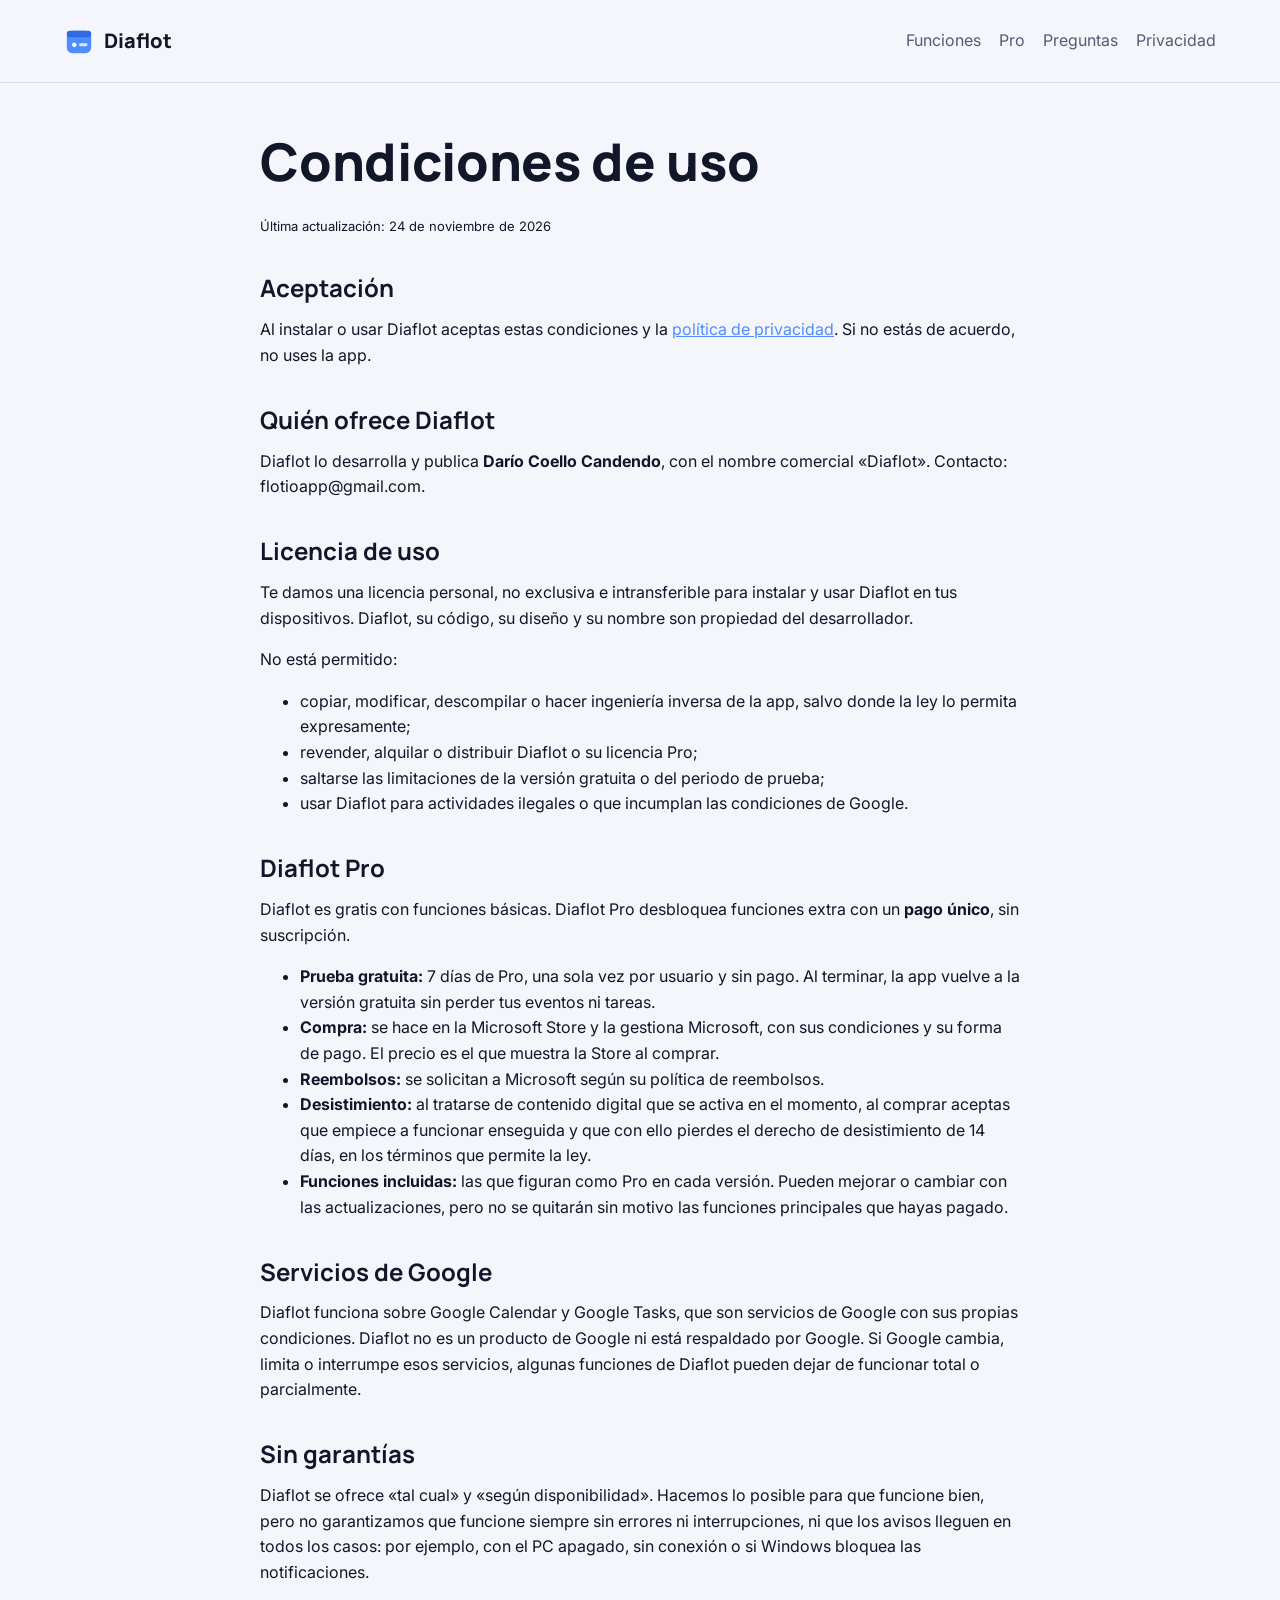
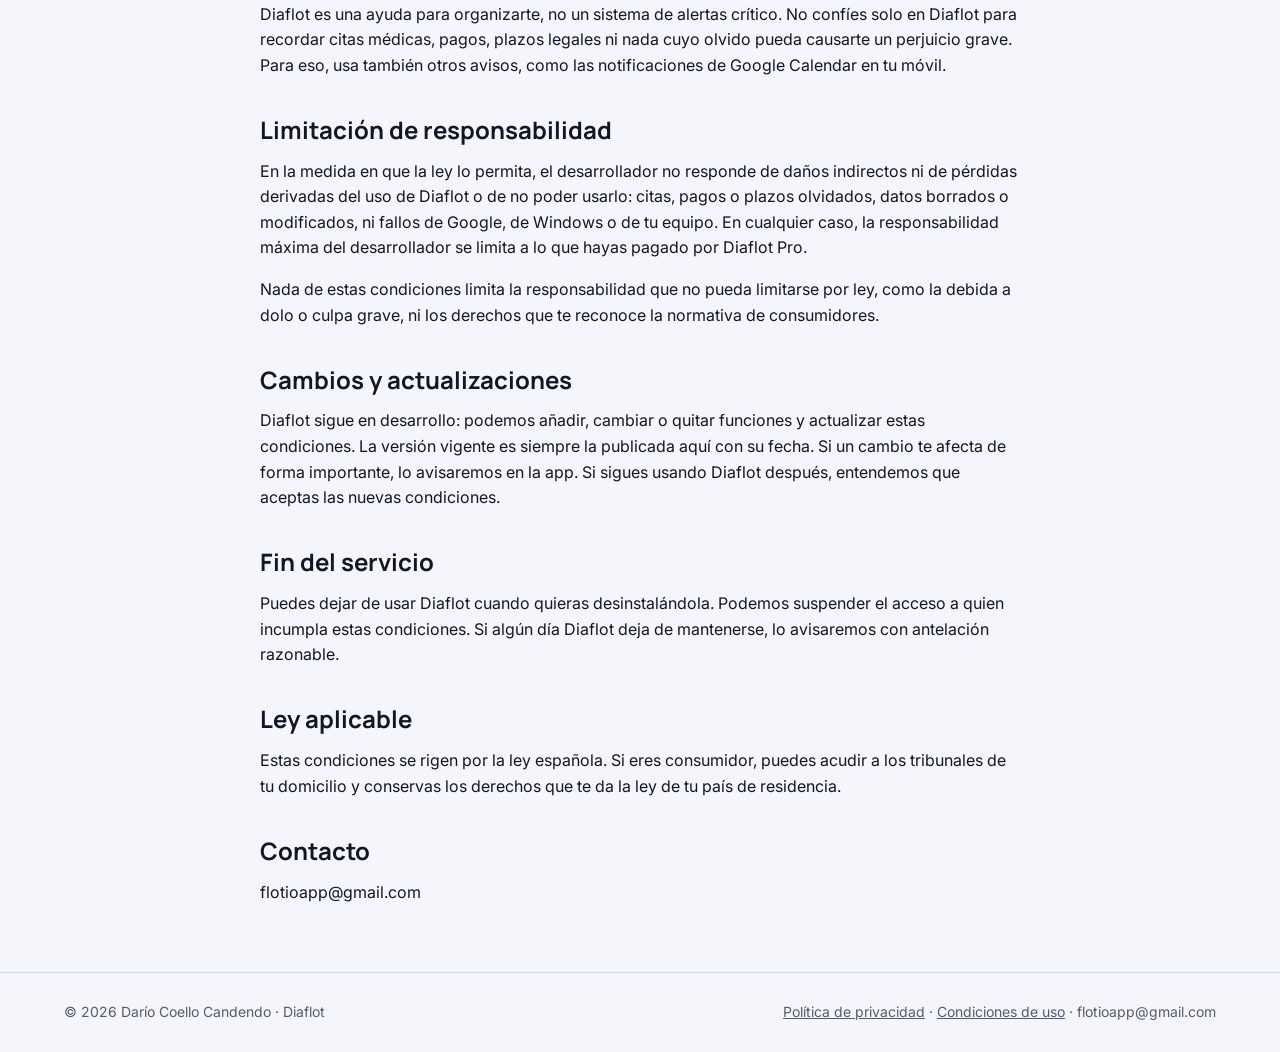
==== condiciones.html @ 3bb82968 "Initial commit" ====
<!DOCTYPE html>
<html lang="es"><head><meta charset="utf-8"><meta name="viewport" content="width=device-width,initial-scale=1">
<link rel="preconnect" href="https://fonts.googleapis.com"><link href="https://fonts.googleapis.com/css2?family=Inter:wght@400;600&family=Manrope:wght@700;800&display=swap" rel="stylesheet">
<link rel="stylesheet" href="style.css">
<title>Diaflot – Condiciones</title></head><body>
<header class="top"><a class="logo" href="index.html"><svg viewBox="0 0 32 32" aria-hidden="true"><rect x="3" y="5" width="26" height="24" rx="6" fill="#4f8cff"/><rect x="3" y="5" width="26" height="7" rx="3" fill="#2f6be0"/><circle cx="11" cy="20" r="2.4" fill="#fff"/><rect x="16" y="18.5" width="9" height="3" rx="1.5" fill="#fff" opacity=".8"/></svg> Diaflot</a><nav><a href="index.html#funciones">Funciones</a><a href="index.html#pro">Pro</a><a href="index.html#preguntas">Preguntas</a><a href="privacidad.html">Privacidad</a></nav></header>
<main class="band"><article class="legal">
<h1>Condiciones de uso</h1>
<p class="note">Última actualización: 24 de noviembre de 2026</p>
<h2>Aceptación</h2>
<p>Al instalar o usar Diaflot aceptas estas condiciones y la <a href="privacidad.html">política de privacidad</a>. Si no estás de acuerdo, no uses la app.</p>
<h2>Quién ofrece Diaflot</h2>
<p>Diaflot lo desarrolla y publica <strong>Darío Coello Candendo</strong>, con el nombre comercial «Diaflot». Contacto: flotioapp@gmail.com.</p>
<h2>Licencia de uso</h2>
<p>Te damos una licencia personal, no exclusiva e intransferible para instalar y usar Diaflot en tus dispositivos. Diaflot, su código, su diseño y su nombre son propiedad del desarrollador.</p>
<p>No está permitido:</p>
<ul><li>copiar, modificar, descompilar o hacer ingeniería inversa de la app, salvo donde la ley lo permita expresamente;</li><li>revender, alquilar o distribuir Diaflot o su licencia Pro;</li><li>saltarse las limitaciones de la versión gratuita o del periodo de prueba;</li><li>usar Diaflot para actividades ilegales o que incumplan las condiciones de Google.</li></ul>
<h2>Diaflot Pro</h2>
<p>Diaflot es gratis con funciones básicas. Diaflot Pro desbloquea funciones extra con un <strong>pago único</strong>, sin suscripción.</p>
<ul><li><strong>Prueba gratuita:</strong> 7 días de Pro, una sola vez por usuario y sin pago. Al terminar, la app vuelve a la versión gratuita sin perder tus eventos ni tareas.</li><li><strong>Compra:</strong> se hace en la Microsoft Store y la gestiona Microsoft, con sus condiciones y su forma de pago. El precio es el que muestra la Store al comprar.</li><li><strong>Reembolsos:</strong> se solicitan a Microsoft según su política de reembolsos.</li><li><strong>Desistimiento:</strong> al tratarse de contenido digital que se activa en el momento, al comprar aceptas que empiece a funcionar enseguida y que con ello pierdes el derecho de desistimiento de 14 días, en los términos que permite la ley.</li><li><strong>Funciones incluidas:</strong> las que figuran como Pro en cada versión. Pueden mejorar o cambiar con las actualizaciones, pero no se quitarán sin motivo las funciones principales que hayas pagado.</li></ul>
<h2>Servicios de Google</h2>
<p>Diaflot funciona sobre Google Calendar y Google Tasks, que son servicios de Google con sus propias condiciones. Diaflot no es un producto de Google ni está respaldado por Google. Si Google cambia, limita o interrumpe esos servicios, algunas funciones de Diaflot pueden dejar de funcionar total o parcialmente.</p>
<h2>Sin garantías</h2>
<p>Diaflot se ofrece «tal cual» y «según disponibilidad». Hacemos lo posible para que funcione bien, pero no garantizamos que funcione siempre sin errores ni interrupciones, ni que los avisos lleguen en todos los casos: por ejemplo, con el PC apagado, sin conexión o si Windows bloquea las notificaciones.</p>
<p>Diaflot es una ayuda para organizarte, no un sistema de alertas crítico. No confíes solo en Diaflot para recordar citas médicas, pagos, plazos legales ni nada cuyo olvido pueda causarte un perjuicio grave. Para eso, usa también otros avisos, como las notificaciones de Google Calendar en tu móvil.</p>
<h2>Limitación de responsabilidad</h2>
<p>En la medida en que la ley lo permita, el desarrollador no responde de daños indirectos ni de pérdidas derivadas del uso de Diaflot o de no poder usarlo: citas, pagos o plazos olvidados, datos borrados o modificados, ni fallos de Google, de Windows o de tu equipo. En cualquier caso, la responsabilidad máxima del desarrollador se limita a lo que hayas pagado por Diaflot Pro.</p>
<p>Nada de estas condiciones limita la responsabilidad que no pueda limitarse por ley, como la debida a dolo o culpa grave, ni los derechos que te reconoce la normativa de consumidores.</p>
<h2>Cambios y actualizaciones</h2>
<p>Diaflot sigue en desarrollo: podemos añadir, cambiar o quitar funciones y actualizar estas condiciones. La versión vigente es siempre la publicada aquí con su fecha. Si un cambio te afecta de forma importante, lo avisaremos en la app. Si sigues usando Diaflot después, entendemos que aceptas las nuevas condiciones.</p>
<h2>Fin del servicio</h2>
<p>Puedes dejar de usar Diaflot cuando quieras desinstalándola. Podemos suspender el acceso a quien incumpla estas condiciones. Si algún día Diaflot deja de mantenerse, lo avisaremos con antelación razonable.</p>
<h2>Ley aplicable</h2>
<p>Estas condiciones se rigen por la ley española. Si eres consumidor, puedes acudir a los tribunales de tu domicilio y conservas los derechos que te da la ley de tu país de residencia.</p>
<h2>Contacto</h2>
<p>flotioapp@gmail.com</p>
</article></main>
<footer><span>© 2026 Darío Coello Candendo · Diaflot</span><span><a href="privacidad.html">Política de privacidad</a> · <a href="condiciones.html">Condiciones de uso</a> · flotioapp@gmail.com</span></footer>
</body></html>
---- style.css ----
/* VOICE: calma nocturna, producto de escritorio pulido
   IDEA: un escritorio a oscuras con la agenda flotando encima, siempre a la vista
   PICTURE: ventana de escritorio difuminada y el widget Diaflot flotando con su sombra
   COLOUR and TYPE: noche #0e1120, azul Google #4f8cff, ámbar de aviso #ffb547; Manrope + Inter
   LAYOUT: cabecera, escena grande, funciones en filas, banda Pro, pie con legales */
:root{color-scheme:light dark;--bg:light-dark(#f4f6fb,#0e1120);--bg2:light-dark(#e8ecf6,#151a2e);--card:light-dark(#ffffff,#1b2138);--ink:light-dark(#121629,#eef1fa);--mute:light-dark(#545b73,#a3abc4);--line:light-dark(#d5dbea,#2a3150);--acc:#4f8cff;--warm:#ffb547}
:root[data-theme=light]{color-scheme:light}:root[data-theme=dark]{color-scheme:dark}
*{box-sizing:border-box;min-width:0}
body{margin:0;background:var(--bg);color:var(--ink);font:16px/1.6 Inter,system-ui,sans-serif;overflow-x:clip}
h1,h2,h3{font-family:Manrope,Inter,sans-serif;line-height:1.08;text-wrap:balance;margin:0 0 .5em}
h1{font-size:clamp(34px,5vw,52px);font-weight:800}h2{font-size:clamp(26px,3.2vw,34px);font-weight:700}h3{font-size:18px;font-weight:700}
a{color:var(--acc)}a:focus-visible,button:focus-visible{outline:3px solid var(--acc);outline-offset:3px}
.wrap{max-width:1180px;margin:0 auto}
.band{padding:clamp(28px,4vw,64px) max(5vw,16px)}
header.top{display:flex;flex-wrap:wrap;gap:12px 24px;align-items:center;justify-content:space-between;padding:18px max(5vw,16px);border-bottom:1px solid var(--line)}
.logo{display:flex;align-items:center;gap:10px;font:800 20px Manrope,sans-serif;color:var(--ink);text-decoration:none}
.logo svg{width:30px;height:30px}
nav{display:flex;flex-wrap:wrap;gap:6px 18px}nav a{color:var(--mute);text-decoration:none;padding:10px 0}nav a:hover{color:var(--ink)}
.hero{display:grid;grid-template-columns:minmax(0,5fr) minmax(0,6fr);gap:clamp(24px,4vw,56px);align-items:center}
.lead{font-size:18px;color:var(--mute);max-width:34em}
.cta{display:flex;flex-wrap:wrap;gap:12px;margin-top:24px}
.btn{display:inline-flex;align-items:center;min-height:44px;padding:0 20px;border-radius:10px;font-weight:600;text-decoration:none;border:1px solid var(--line);color:var(--ink)}
.btn.main{background:var(--acc);border-color:var(--acc);color:#fff}
.note{font-size:13px;color:var(--mute);margin-top:12px}
.scene{position:relative;aspect-ratio:6/5;border-radius:18px;overflow:hidden;background:linear-gradient(160deg,#1d2650,#0b0e1c 70%)}
.scene svg{position:absolute;inset:0;width:100%;height:100%}
.feats{display:grid;grid-template-columns:repeat(auto-fit,minmax(min(100%,300px),1fr));gap:18px}
.feat{background:var(--card);border:1px solid var(--line);border-radius:14px;padding:22px}
.feat p{margin:0;color:var(--mute)}
.ico{width:36px;height:36px;border-radius:9px;display:grid;place-items:center;margin-bottom:12px;background:color-mix(in srgb,var(--acc) 16%,transparent);color:var(--acc);font:700 16px Manrope,sans-serif}
.pro{background:var(--bg2)}
.cols{display:grid;grid-template-columns:repeat(auto-fit,minmax(min(100%,320px),1fr));gap:24px}
ul.ticks{list-style:none;padding:0;margin:0}ul.ticks li{padding:6px 0 6px 28px;position:relative}ul.ticks li::before{content:"";position:absolute;left:4px;top:13px;width:10px;height:6px;border:2px solid var(--acc);border-top:0;border-right:0;transform:rotate(-45deg)}
.faq details{border-bottom:1px solid var(--line);padding:14px 0}.faq summary{cursor:pointer;font-weight:600;min-height:28px}.faq p{color:var(--mute);margin:10px 0 0}
footer{padding:28px max(5vw,16px);border-top:1px solid var(--line);color:var(--mute);font-size:14px;display:flex;flex-wrap:wrap;gap:10px 24px;justify-content:space-between}
footer a{color:var(--mute)}
.legal{max-width:760px;margin:0 auto}.legal h2{font-size:24px;margin-top:1.6em}.legal p,.legal li{color:var(--ink)}
table{width:100%;border-collapse:collapse;font-size:15px}th,td{text-align:left;padding:10px 8px;border-bottom:1px solid var(--line);vertical-align:top}th{font-weight:600;color:var(--mute)}
@media(prefers-reduced-motion:no-preference){.float{animation:bob 6s ease-in-out infinite}@keyframes bob{50%{transform:translateY(-6px)}}}
@media(max-width:760px){.hero{grid-template-columns:minmax(0,1fr)}}
@media(max-width:600px){table{font-size:13px}.stack thead{display:none}.stack tr{display:grid;padding-block:10px}.stack td{display:flow-root;border:0;padding:3px 0;padding-inline-start:8em}.stack td::before{content:attr(data-l);float:inline-start;width:7.5em;margin-inline-start:-8em;color:var(--mute)}}
/* --- capa de marketing --- */
header.top{position:sticky;top:0;z-index:5;background:color-mix(in srgb,var(--bg) 88%,transparent);backdrop-filter:blur(10px)}
.navcta{display:inline-flex;align-items:center;min-height:40px;padding:0 16px;border-radius:999px;background:var(--acc);color:#fff!important;font-weight:600;text-decoration:none}
.hero-band{background:radial-gradient(1200px 600px at 85% 10%,color-mix(in srgb,var(--acc) 22%,transparent),transparent 60%),var(--bg)}
.trust{display:flex;flex-wrap:wrap;gap:8px 20px;margin-top:22px;padding:0;list-style:none;color:var(--mute);font-size:14px}
.trust li{display:flex;align-items:center;gap:8px}.trust li::before{content:"";width:8px;height:8px;border-radius:50%;background:#3ecf8e}
.store{display:inline-flex;align-items:center;gap:10px;min-height:48px;padding:0 18px;border-radius:12px;background:var(--ink);color:var(--bg);font-weight:600;text-decoration:none}
.store small{display:block;font-weight:400;font-size:11px;opacity:.75;line-height:1.1}.store span{line-height:1.15}
.kicker{font-weight:600;color:var(--acc);margin:0 0 8px}
.center{text-align:center;margin-inline:auto}.center .lead{margin-inline:auto}
.pain{display:grid;grid-template-columns:repeat(auto-fit,minmax(min(100%,260px),1fr));gap:18px;margin-top:28px}
.pain div{padding:20px;border-radius:14px;border:1px solid var(--line);background:var(--card)}
.pain b{display:block;font:700 17px Manrope,sans-serif;margin-bottom:6px}.pain p{margin:0;color:var(--mute)}
.steps{counter-reset:s;display:grid;grid-template-columns:repeat(auto-fit,minmax(min(100%,240px),1fr));gap:18px;margin-top:28px;padding:0;list-style:none}
.steps li{counter-increment:s;padding:22px;border-radius:14px;background:var(--card);border:1px solid var(--line)}
.steps li::before{content:counter(s);display:grid;place-items:center;width:34px;height:34px;border-radius:50%;background:var(--acc);color:#fff;font:800 15px Manrope,sans-serif;margin-bottom:12px}
.steps b{display:block;font:700 17px Manrope,sans-serif;margin-bottom:4px}.steps p{margin:0;color:var(--mute)}
.split{display:grid;grid-template-columns:minmax(0,1fr) minmax(0,1fr);gap:clamp(24px,5vw,72px);align-items:center;padding-block:clamp(24px,3vw,40px)}
.split.rev>:first-child{order:2}
.vis{border-radius:18px;background:linear-gradient(160deg,#1d2650,#0b0e1c 75%);padding:clamp(18px,3vw,32px);min-height:260px;display:grid;place-items:center}
.vis svg{width:100%;height:auto;max-width:440px}
.split ul.ticks{margin-top:14px}
.privacy{background:#0b0e1c;color:#eef1fa}.privacy .lead,.privacy p{color:#a3abc4}
.privacy .pain div{background:#151a2e;border-color:#2a3150}.privacy .pain p{color:#a3abc4}
.plans{display:grid;grid-template-columns:repeat(auto-fit,minmax(min(100%,300px),1fr));gap:20px;margin-top:28px;align-items:start}
.plan{border:1px solid var(--line);border-radius:18px;padding:26px;background:var(--card)}
.plan.best{border:2px solid var(--acc);box-shadow:0 20px 50px -24px color-mix(in srgb,var(--acc) 60%,transparent)}
.plan h3{font-size:22px;margin-bottom:4px}.plan .sub{color:var(--mute);margin:0 0 16px}
.tag{display:inline-block;font-size:12px;font-weight:600;color:#fff;background:var(--acc);padding:3px 10px;border-radius:999px;margin-bottom:10px}
.final{text-align:center;background:linear-gradient(135deg,#2f6be0,#4f8cff 55%,#7aa8ff);color:#fff;border-radius:24px;margin:0 max(5vw,16px) clamp(28px,4vw,64px);padding:clamp(32px,5vw,64px) 20px}
.final .lead{color:#e8efff;margin-inline:auto}.final .store{background:#fff;color:#14203f}
@media(max-width:760px){.split{grid-template-columns:minmax(0,1fr)}.split.rev>:first-child{order:0}}
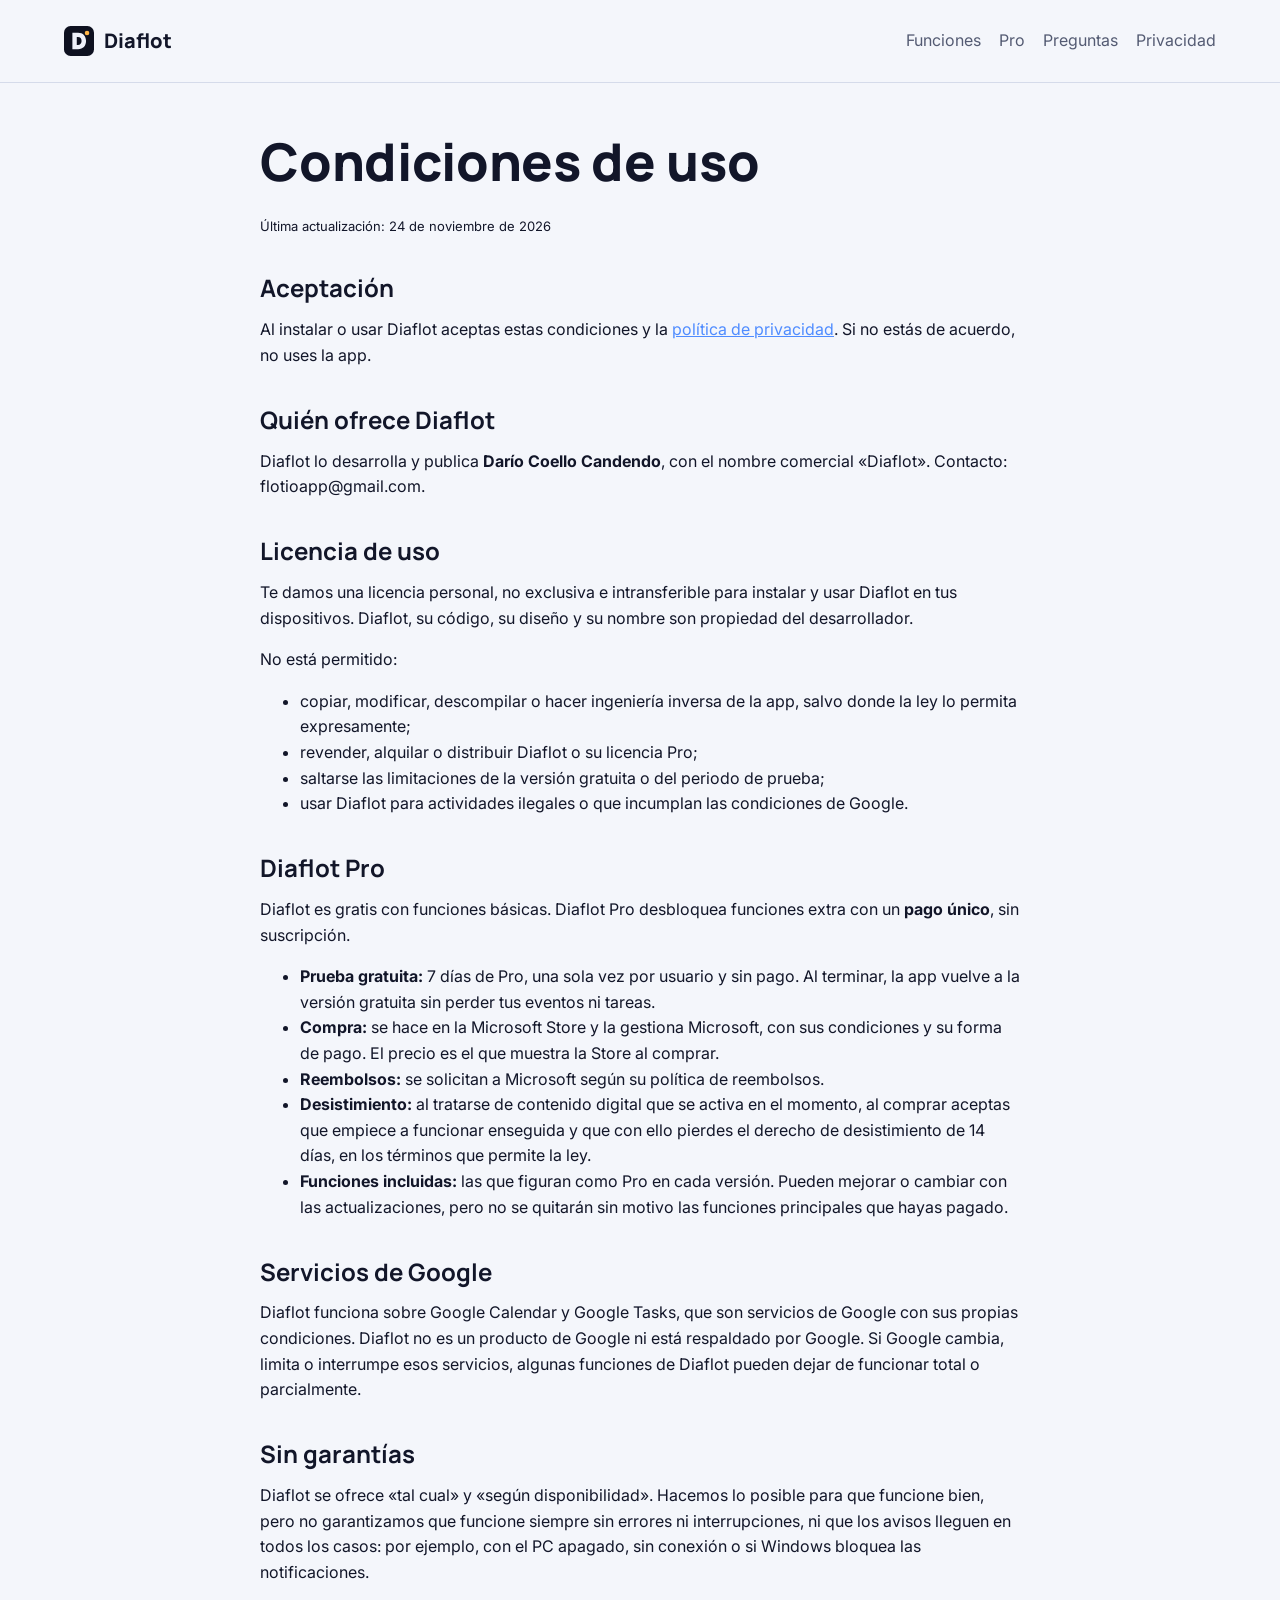
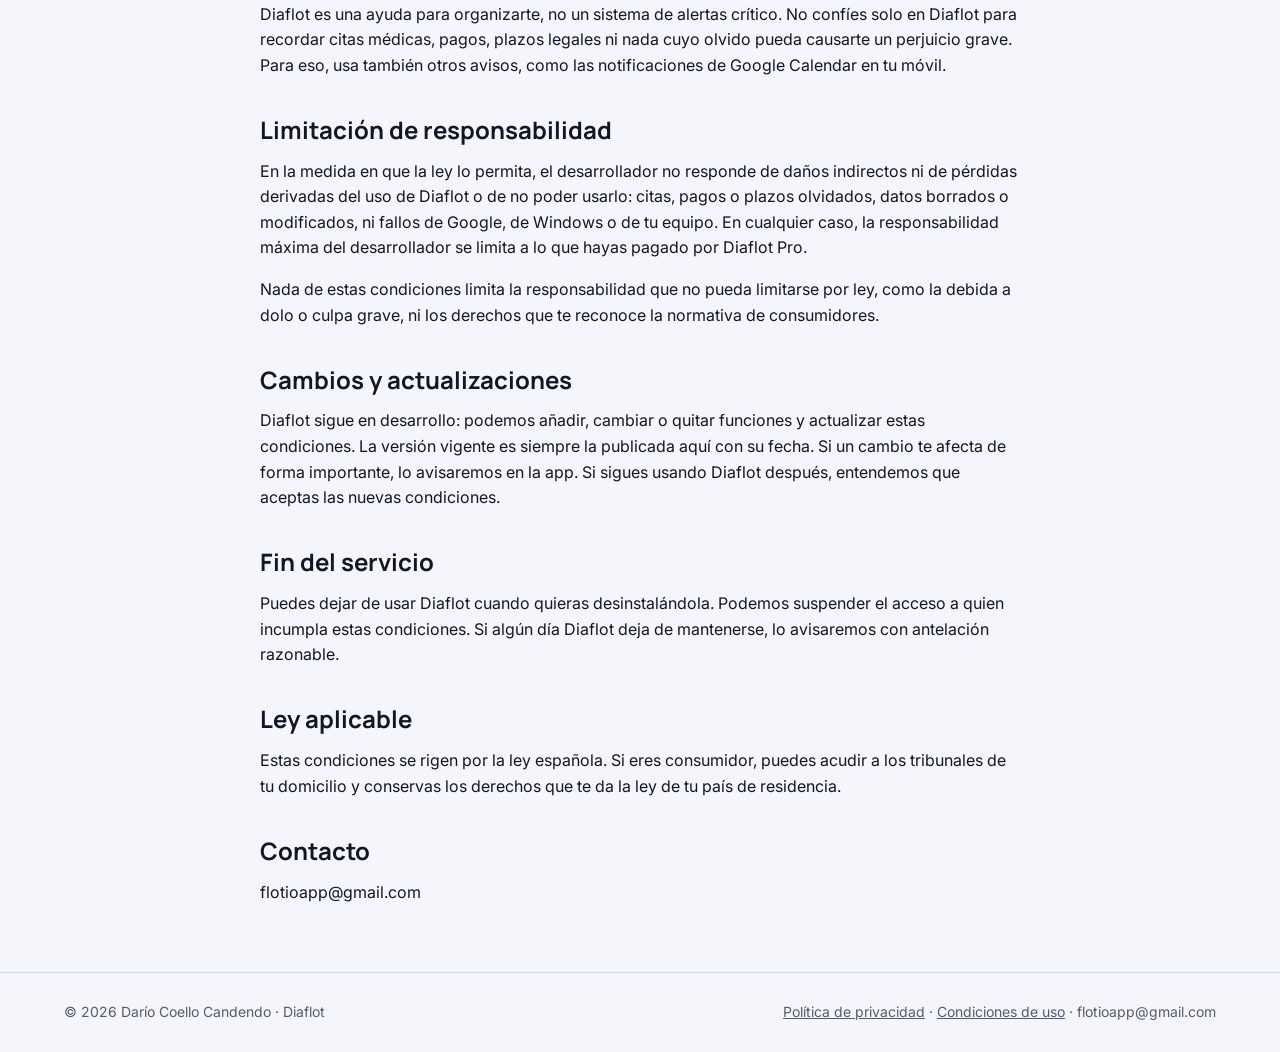
==== commit db726c8b: "Logo nuevo y favicon Co-Authored-By: Claude Opus 5.5 <noreply@anthropic.com> Claude-Session: https:/" ====
--- a/condiciones.html
+++ b/condiciones.html
@@ -2,8 +2,8 @@
 <html lang="es"><head><meta charset="utf-8"><meta name="viewport" content="width=device-width,initial-scale=1">
 <link rel="preconnect" href="https://fonts.googleapis.com"><link href="https://fonts.googleapis.com/css2?family=Inter:wght@400;600&family=Manrope:wght@700;800&display=swap" rel="stylesheet">
 <link rel="stylesheet" href="style.css">
-<title>Diaflot – Condiciones</title></head><body>
-<header class="top"><a class="logo" href="index.html"><svg viewBox="0 0 32 32" aria-hidden="true"><rect x="3" y="5" width="26" height="24" rx="6" fill="#4f8cff"/><rect x="3" y="5" width="26" height="7" rx="3" fill="#2f6be0"/><circle cx="11" cy="20" r="2.4" fill="#fff"/><rect x="16" y="18.5" width="9" height="3" rx="1.5" fill="#fff" opacity=".8"/></svg> Diaflot</a><nav><a href="index.html#funciones">Funciones</a><a href="index.html#pro">Pro</a><a href="index.html#preguntas">Preguntas</a><a href="privacidad.html">Privacidad</a></nav></header>
+<title>Diaflot – Condiciones</title><link rel="icon" href="favicon.svg" type="image/svg+xml"><link rel="apple-touch-icon" href="apple-touch-icon.png"></head><body>
+<header class="top"><a class="logo" href="index.html"><svg viewBox="0 0 1024 1024" aria-hidden="true"><rect width="1024" height="1024" rx="225" fill="#0e1120"/><path fill="#eef1fa" fill-rule="evenodd" d="M286 232H480C652 232 752 350 752 512C752 674 652 792 480 792H286Z M436 376H474C556 376 600 432 600 512C600 592 556 648 474 648H436Z"/><circle cx="786" cy="240" r="78" fill="#ffb547"/></svg> Diaflot</a><nav><a href="index.html#funciones">Funciones</a><a href="index.html#pro">Pro</a><a href="index.html#preguntas">Preguntas</a><a href="privacidad.html">Privacidad</a></nav></header>
 <main class="band"><article class="legal">
 <h1>Condiciones de uso</h1>
 <p class="note">Última actualización: 24 de noviembre de 2026</p>
